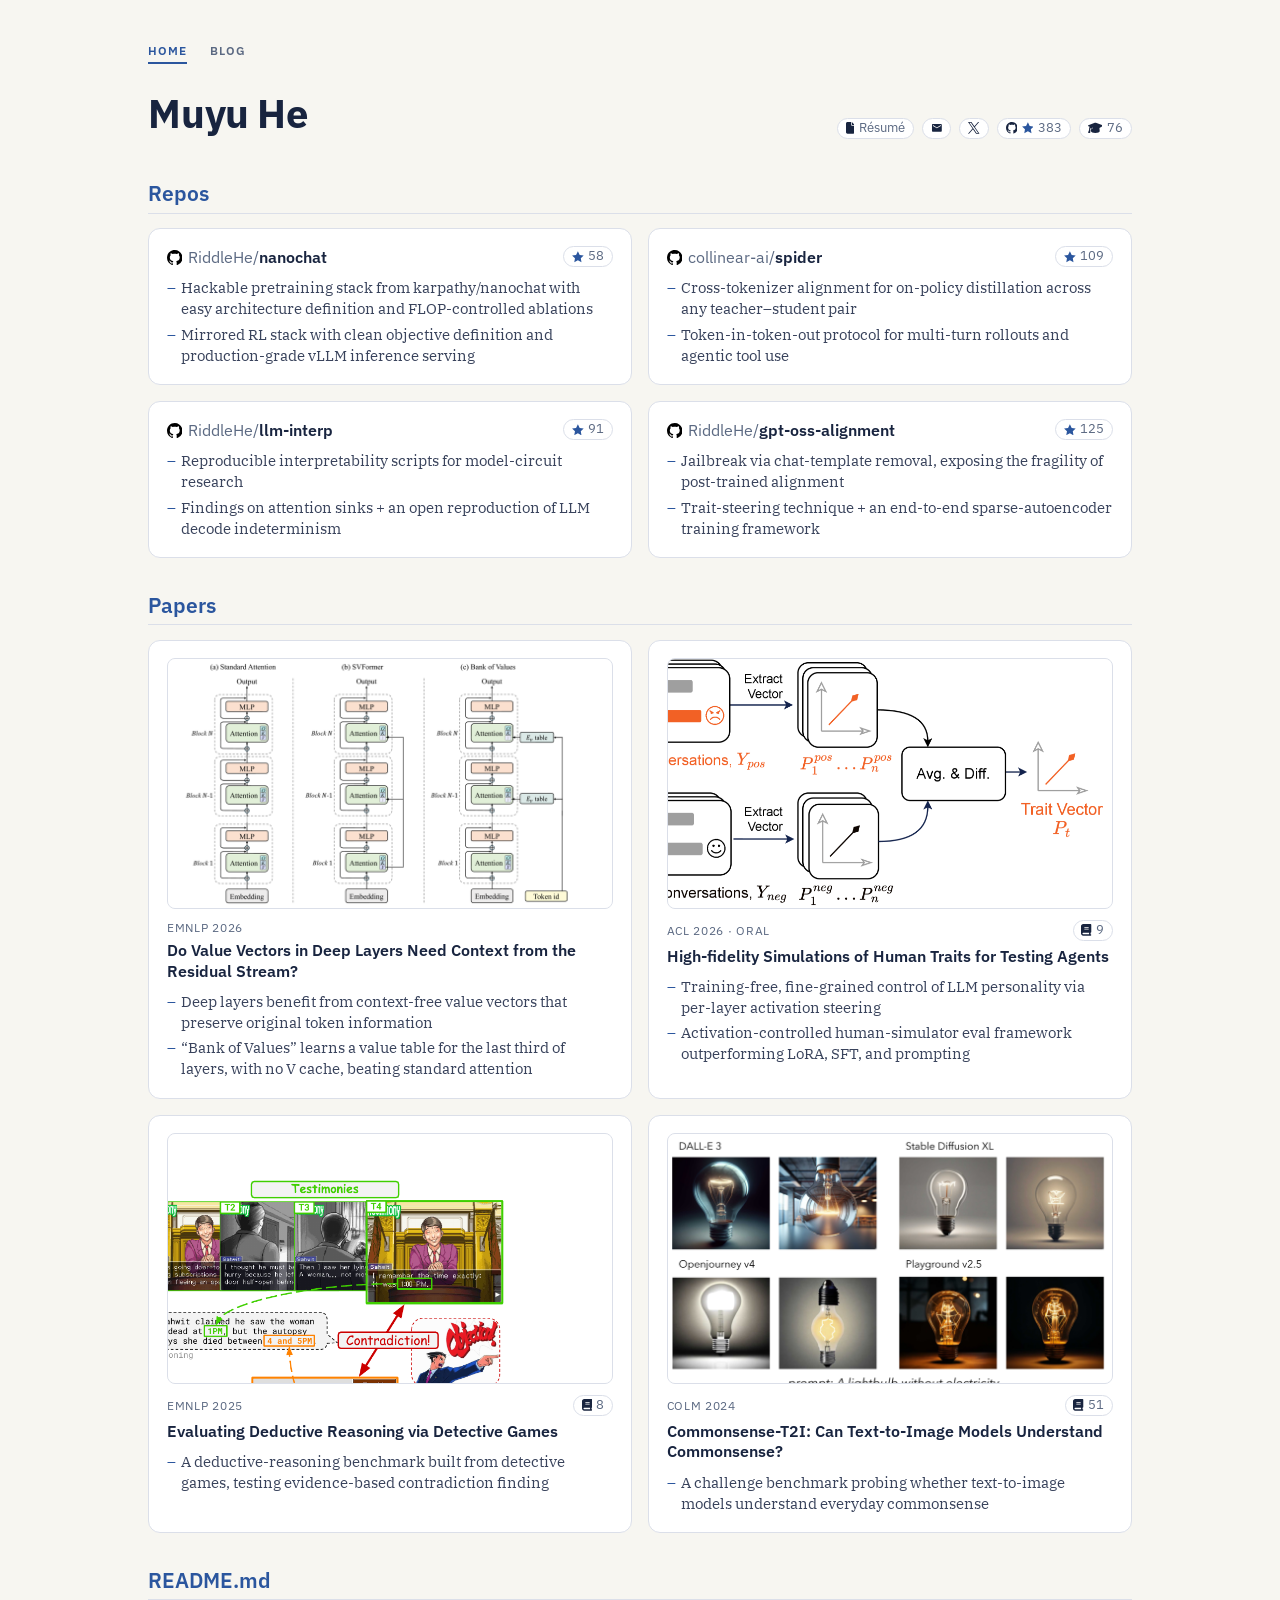
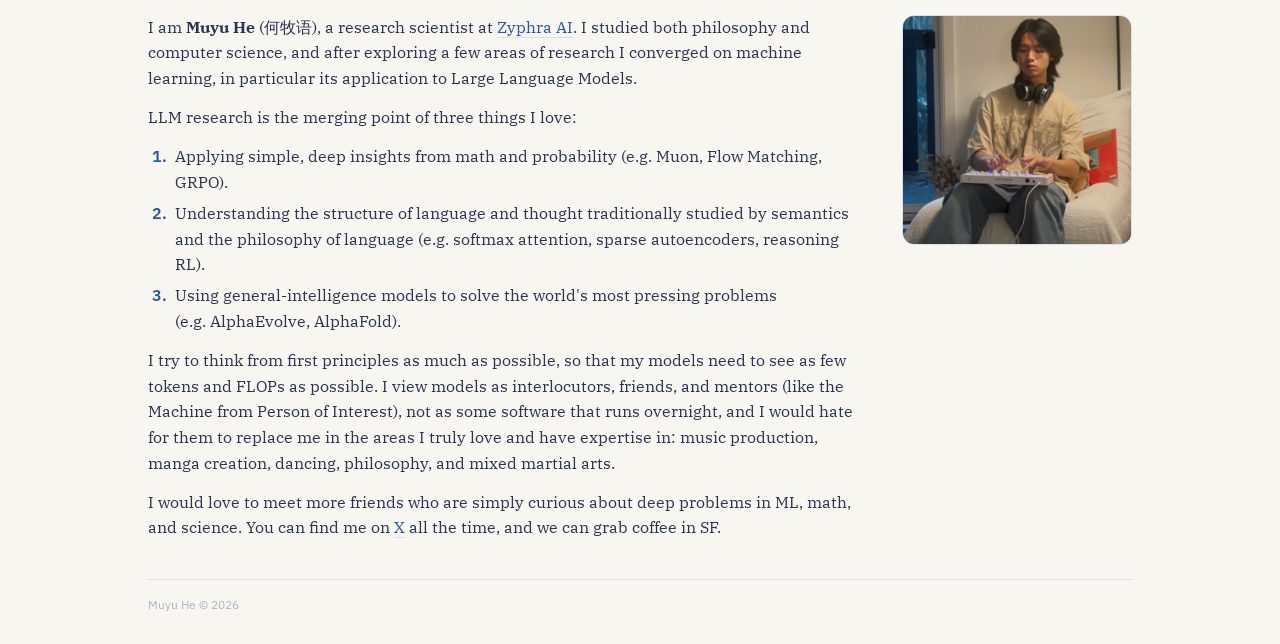
==== index.html @ d689f25d "Update Google Scholar citation counts" ====
<!DOCTYPE html>
<html lang="en">
<head>
  <meta charset="utf-8" />
  <meta name="viewport" content="width=device-width, initial-scale=1" />
  <title>Muyu He</title>
  <link rel="icon" type="image/png" href="assets/avatar.png" />
  <link rel="apple-touch-icon" href="assets/avatar.png" />
  <meta name="description" content="Muyu He: research and open-source work on LLM interpretability, post-training, and reasoning." />
  <link rel="preconnect" href="https://fonts.googleapis.com" />
  <link rel="preconnect" href="https://fonts.gstatic.com" crossorigin />
  <link href="https://fonts.googleapis.com/css2?family=IBM+Plex+Sans:wght@400;500;600;700&family=IBM+Plex+Serif:ital,wght@0,400;0,500;1,400&display=swap" rel="stylesheet" />
  <link rel="stylesheet" href="style.css" />
</head>
<body>
  <main class="page">
    <nav class="topnav">
      <a href="index.html" class="active">Home</a>
      <a href="blog.html">Blog</a>
    </nav>
    <header class="masthead">
      <h1 class="name">Muyu He</h1>
      <div class="chips" id="profile-chips"></div>
    </header>

    <section class="section">
      <h2 class="section-title">Repos</h2>
      <div class="grid" id="repos"></div>
    </section>

    <section class="section">
      <h2 class="section-title">Papers</h2>
      <div class="grid" id="papers"></div>
    </section>

    <section class="section">
      <h2 class="section-title">README.md</h2>
      <div class="readme">
        <div class="about">
          <p>I am <strong>Muyu He</strong> (何牧语), a research scientist at
            <a href="https://www.zyphra.com" target="_blank" rel="noopener">Zyphra AI</a>.
            I studied both philosophy and computer science, and after exploring a few areas of
            research I converged on machine learning, in particular its application to Large
            Language Models.</p>

          <p>LLM research is the merging point of three things I love:</p>
          <ol class="loves">
            <li>Applying simple, deep insights from math and probability (e.g.&nbsp;Muon, Flow
              Matching, GRPO).</li>
            <li>Understanding the structure of language and thought traditionally studied by
              semantics and the philosophy of language (e.g.&nbsp;softmax attention, sparse
              autoencoders, reasoning RL).</li>
            <li>Using general-intelligence models to solve the world's most pressing problems
              (e.g.&nbsp;AlphaEvolve, AlphaFold).</li>
          </ol>

          <p>I try to think from first principles as much as possible, so that my models need to
            see as few tokens and FLOPs as possible. I view models as interlocutors, friends, and
            mentors (like the Machine from Person of Interest), not as some software that runs
            overnight, and I would hate for them to
            replace me in the areas I truly love and have expertise in: music production, manga
            creation, dancing, philosophy, and mixed martial arts.</p>

          <p>I would love to meet more friends who are simply curious about deep problems in ML,
            math, and science. You can find me on
            <a href="https://x.com/HeMuyu0327" target="_blank" rel="noopener">X</a> all the time,
            and we can grab coffee in SF.</p>
        </div>
        <img class="portrait" src="assets/muyu_music.png" alt="Muyu He" />
      </div>
    </section>

    <footer class="footer">Muyu He &copy; 2026</footer>
  </main>

  <script src="data.js?v=20260821-citations"></script>
  <script src="main.js"></script>
</body>
</html>
---- style.css ----
:root {
  /* Nous-inspired palette: off-white + deep blue */
  --ink: #18243f;
  --clay: #2b569e;
  --ivory: #f7f6f1;
  --muted: #5b6982;
  --hair: #dbdfe9;
  --card: #ffffff;
  --sans: "IBM Plex Sans", ui-sans-serif, -apple-system, sans-serif;
  --serif: "IBM Plex Serif", Georgia, serif;
}

* { box-sizing: border-box; }

body {
  margin: 0;
  background: var(--ivory);
  color: var(--ink);
  font-family: var(--serif);
  -webkit-font-smoothing: antialiased;
  text-rendering: optimizeLegibility;
}

.page {
  max-width: 1060px;
  margin: 0 auto;
  padding: 2.6rem clamp(1.1rem, 4vw, 2.4rem) 2rem;
}

/* ---- Top nav ---- */
.topnav {
  display: flex;
  gap: 1.4rem;
  margin-bottom: 1.4rem;
  font-family: var(--sans);
  font-size: 0.78rem;
  font-weight: 600;
  letter-spacing: 0.08em;
  text-transform: uppercase;
}
.topnav a {
  color: var(--muted);
  text-decoration: none;
  padding-bottom: 0.3rem;
  border-bottom: 2px solid transparent;
  transition: color 0.18s, border-color 0.18s;
}
.topnav a:hover { color: var(--ink); }
.topnav a.active { color: var(--clay); border-bottom-color: var(--clay); }

/* ---- Masthead ---- */
.masthead {
  display: flex;
  align-items: flex-end;
  justify-content: space-between;
  flex-wrap: wrap;
  gap: 0.9rem 1.4rem;
  padding-bottom: 0.5rem;
}
.name {
  font-family: var(--sans);
  font-weight: 700;
  font-size: clamp(1.9rem, 4vw, 2.5rem);
  letter-spacing: -0.01em;
  margin: 0;
}
.chips { display: flex; flex-wrap: wrap; gap: 0.5rem; }

/* ---- Chips (pills, matching the resume) ---- */
.chip {
  display: inline-flex;
  align-items: center;
  gap: 0.34em;
  padding: 0.24em 0.62em;
  border: 1px solid var(--hair);
  border-radius: 999px;
  background: var(--card);
  font-family: var(--sans);
  font-size: 0.8rem;
  color: var(--muted);
  text-decoration: none;
  line-height: 1;
  transition: border-color 0.18s, color 0.18s;
}
.chip:hover { border-color: var(--clay); color: var(--ink); }
.chip svg { height: 0.92em; width: auto; display: block; }
.repo-name svg { height: 0.95em; width: auto; vertical-align: -0.12em; margin-right: 0.35em; }
.chip .ico-ink { fill: var(--ink); }
.chip .ico-star { fill: var(--clay); }
.chip .count { color: var(--muted); }

/* ---- Sections ---- */
.section { margin-top: 2.1rem; }
.section-title {
  font-family: var(--sans);
  font-weight: 600;
  font-size: 1.3rem;
  color: var(--clay);
  margin: 0 0 0.9rem;
  padding-bottom: 0.35rem;
  border-bottom: 1px solid var(--hair);
}

/* ---- README / about (no box — sits on the background) ---- */
.readme {
  display: flex;
  gap: 2rem;
  align-items: flex-start;
}
.about {
  flex: 1;
  min-width: 0;
  font-size: 1rem;
  line-height: 1.6;
  color: #2c3550;
}
.portrait {
  flex-shrink: 0;
  width: 230px;
  height: 230px;
  object-fit: cover;
  border-radius: 12px;
  border: 1px solid var(--hair);
}
.about p { margin: 0 0 0.85rem; }
.about p:last-child { margin-bottom: 0; }
.about a { color: var(--clay); text-decoration: none; border-bottom: 1px solid var(--hair); }
.about a:hover { border-bottom-color: var(--clay); }
.about .loves {
  margin: 0 0 0.85rem;
  padding-left: 1.4rem;
}
.about .loves li { margin-bottom: 0.35rem; padding-left: 0.25rem; }
.about .loves li::marker { color: var(--clay); font-family: var(--sans); font-weight: 600; }

/* ---- 2x2 grid ---- */
.grid {
  display: grid;
  grid-template-columns: 1fr 1fr;
  gap: 1rem;
}

/* ---- Cards ---- */
.card {
  display: flex;
  flex-direction: column;
  background: var(--card);
  border: 1px solid var(--hair);
  border-radius: 12px;
  padding: 1.05rem 1.1rem 1.1rem;
  text-decoration: none;
  color: inherit;
  transition: border-color 0.2s, transform 0.2s, box-shadow 0.2s;
}
.card:hover {
  border-color: var(--clay);
  transform: translateY(-2px);
  box-shadow: 0 12px 30px -20px rgba(0, 0, 0, 0.4);
}

.card-head {
  display: flex;
  align-items: center;
  justify-content: space-between;
  gap: 0.6rem;
  margin-bottom: 0.6rem;
}
.repo-name { font-family: var(--sans); font-weight: 600; font-size: 1.02rem; }
.repo-name .owner { color: var(--muted); font-weight: 400; }

/* Paper thumbnail */
.thumb {
  aspect-ratio: 16 / 9;
  background: #eef0f5;
  border: 1px solid var(--hair);
  border-radius: 8px;
  overflow: hidden;
  margin-bottom: 0.7rem;
}
.thumb img { width: 100%; height: 100%; object-fit: cover; object-position: top center; display: block; }

.paper-meta {
  display: flex;
  align-items: center;
  justify-content: space-between;
  gap: 0.6rem;
  margin-bottom: 0.3rem;
}
.badge {
  font-family: var(--sans);
  font-size: 0.72rem;
  letter-spacing: 0.06em;
  text-transform: uppercase;
  color: var(--muted);
}
.paper-title {
  font-family: var(--sans);
  font-weight: 600;
  font-size: 1.02rem;
  line-height: 1.28;
  margin: 0 0 0.55rem;
}

/* Bullets */
.bullets { margin: 0.1rem 0 0; padding: 0; list-style: none; }
.bullets li {
  position: relative;
  padding-left: 0.95em;
  font-size: 0.92rem;
  line-height: 1.42;
  color: #39435c;
  margin-bottom: 0.3rem;
}
.bullets li:last-child { margin-bottom: 0; }
.bullets li::before {
  content: "–";
  position: absolute;
  left: 0;
  color: var(--clay);
}

/* ---- Blog index ---- */
.blog-sub {
  margin: -0.4rem 0 1.8rem;
  color: var(--muted);
  font-style: italic;
  font-size: 1rem;
}
.post-list { display: flex; flex-direction: column; }
.post-row {
  display: flex;
  gap: 1.6rem;
  padding: 1.2rem 0;
  border-top: 1px dashed var(--hair);
  text-decoration: none;
  color: inherit;
}
.post-list .post-row:last-child { border-bottom: 1px dashed var(--hair); }
.post-date {
  flex: 0 0 130px;
  font-family: var(--sans);
  font-size: 0.85rem;
  color: var(--muted);
  padding-top: 0.15rem;
}
.post-info { display: flex; flex-direction: column; gap: 0.3rem; }
.post-title {
  font-family: var(--sans);
  font-weight: 600;
  font-size: 1.15rem;
  color: var(--clay);
  transition: opacity 0.18s;
}
.post-row:hover .post-title { opacity: 0.75; }
.post-blurb { font-size: 0.95rem; line-height: 1.5; color: #39435c; }

@media (max-width: 560px) {
  .post-row { flex-direction: column; gap: 0.3rem; }
  .post-date { flex: none; }
}

/* ---- Blog post ---- */
.post { max-width: 720px; margin: 0 auto; }
.back-link {
  display: inline-block;
  font-family: var(--sans);
  font-size: 0.82rem;
  font-weight: 600;
  color: var(--muted);
  text-decoration: none;
  margin-bottom: 1.1rem;
}
.back-link:hover { color: var(--clay); }
.post-h1 {
  font-family: var(--sans);
  font-weight: 700;
  font-size: clamp(1.5rem, 4vw, 2rem);
  line-height: 1.25;
  letter-spacing: -0.01em;
  margin: 0 0 0.5rem;
}
.post-meta {
  font-family: var(--sans);
  font-size: 0.85rem;
  color: var(--muted);
  margin: 0 0 1.8rem;
  padding-bottom: 1.4rem;
  border-bottom: 1px solid var(--hair);
}
.post p {
  font-size: 1.02rem;
  line-height: 1.68;
  color: #223050;
  margin: 0 0 1.1rem;
}
.post h2 {
  font-family: var(--sans);
  font-weight: 600;
  font-size: 1.2rem;
  color: var(--clay);
  margin: 2.1rem 0 0.9rem;
}
.post code {
  font-family: "IBM Plex Mono", ui-monospace, monospace;
  font-size: 0.88em;
  background: #eef0f5;
  border: 1px solid var(--hair);
  border-radius: 4px;
  padding: 0.1em 0.4em;
}
.post pre {
  overflow-x: auto;
  margin: 0 0 1.1rem;
  padding: 1rem 1.1rem;
  background: #eef0f5;
  border: 1px solid var(--hair);
  border-radius: 8px;
}
.post pre code {
  display: block;
  min-width: max-content;
  padding: 0;
  background: none;
  border: 0;
  line-height: 1.6;
}
.post ol { padding-left: 1.3rem; margin: 0 0 1.1rem; }
.post ol li { font-size: 1.02rem; line-height: 1.6; margin-bottom: 0.5rem; color: #223050; }
.post a { color: var(--clay); }
.research-log { margin-top: 2.6rem; }
.research-entry { padding-bottom: 0.35rem; }
.entry-date-divider {
  display: flex;
  align-items: center;
  gap: 0.8rem;
  margin: 3rem 0 0.55rem !important;
  color: var(--muted) !important;
  font-size: 0.78rem !important;
  font-weight: 600 !important;
  letter-spacing: 0.06em;
  text-transform: uppercase;
}
.entry-date-divider::before,
.entry-date-divider::after {
  content: "";
  height: 1px;
  background: var(--hair);
}
.entry-date-divider::before { width: 1.25rem; }
.entry-date-divider::after { flex: 1; }
.entry-date-divider span {
  flex: none;
  padding: 0.35rem 0.7rem;
  background: var(--card);
  border: 1px solid var(--hair);
  border-radius: 999px;
}
.research-figure {
  width: min(100%, 640px);
  margin: 1.55rem auto 2rem;
}
.research-figure a {
  display: block;
  overflow: hidden;
  background: var(--card);
  border: 1px solid var(--hair);
  border-radius: 10px;
}
.research-figure img {
  display: block;
  width: 100%;
  height: auto;
}
.research-figure figcaption {
  margin-top: 0.55rem;
  padding: 0 0.1rem;
  font-family: var(--sans);
  font-size: 0.78rem;
  line-height: 1.45;
  color: var(--muted);
}
.citation-heading { margin-top: 3.2rem !important; }
.post-footer-link {
  margin-top: 2.2rem;
  padding-top: 1.4rem;
  border-top: 1px solid var(--hair);
  width: 100%;
}

/* KaTeX display blocks: let wide equations scroll instead of overflowing */
.katex-display {
  overflow-x: auto;
  overflow-y: hidden;
  padding: 0.5rem 0 1rem;
  margin: 0 0 1.1rem;
}
.katex-display > .katex { text-align: left; }

/* ---- Footer ---- */
.footer {
  margin-top: 2.4rem;
  padding-top: 1rem;
  border-top: 1px solid var(--hair);
  font-family: var(--sans);
  font-size: 0.78rem;
  color: #aeb4c2;
}

/* ---- Responsive ---- */
@media (max-width: 720px) {
  .grid { grid-template-columns: 1fr; }
  .masthead { align-items: flex-start; }
  .readme { flex-direction: column-reverse; align-items: center; }
  .portrait { width: 200px; height: 200px; }
}
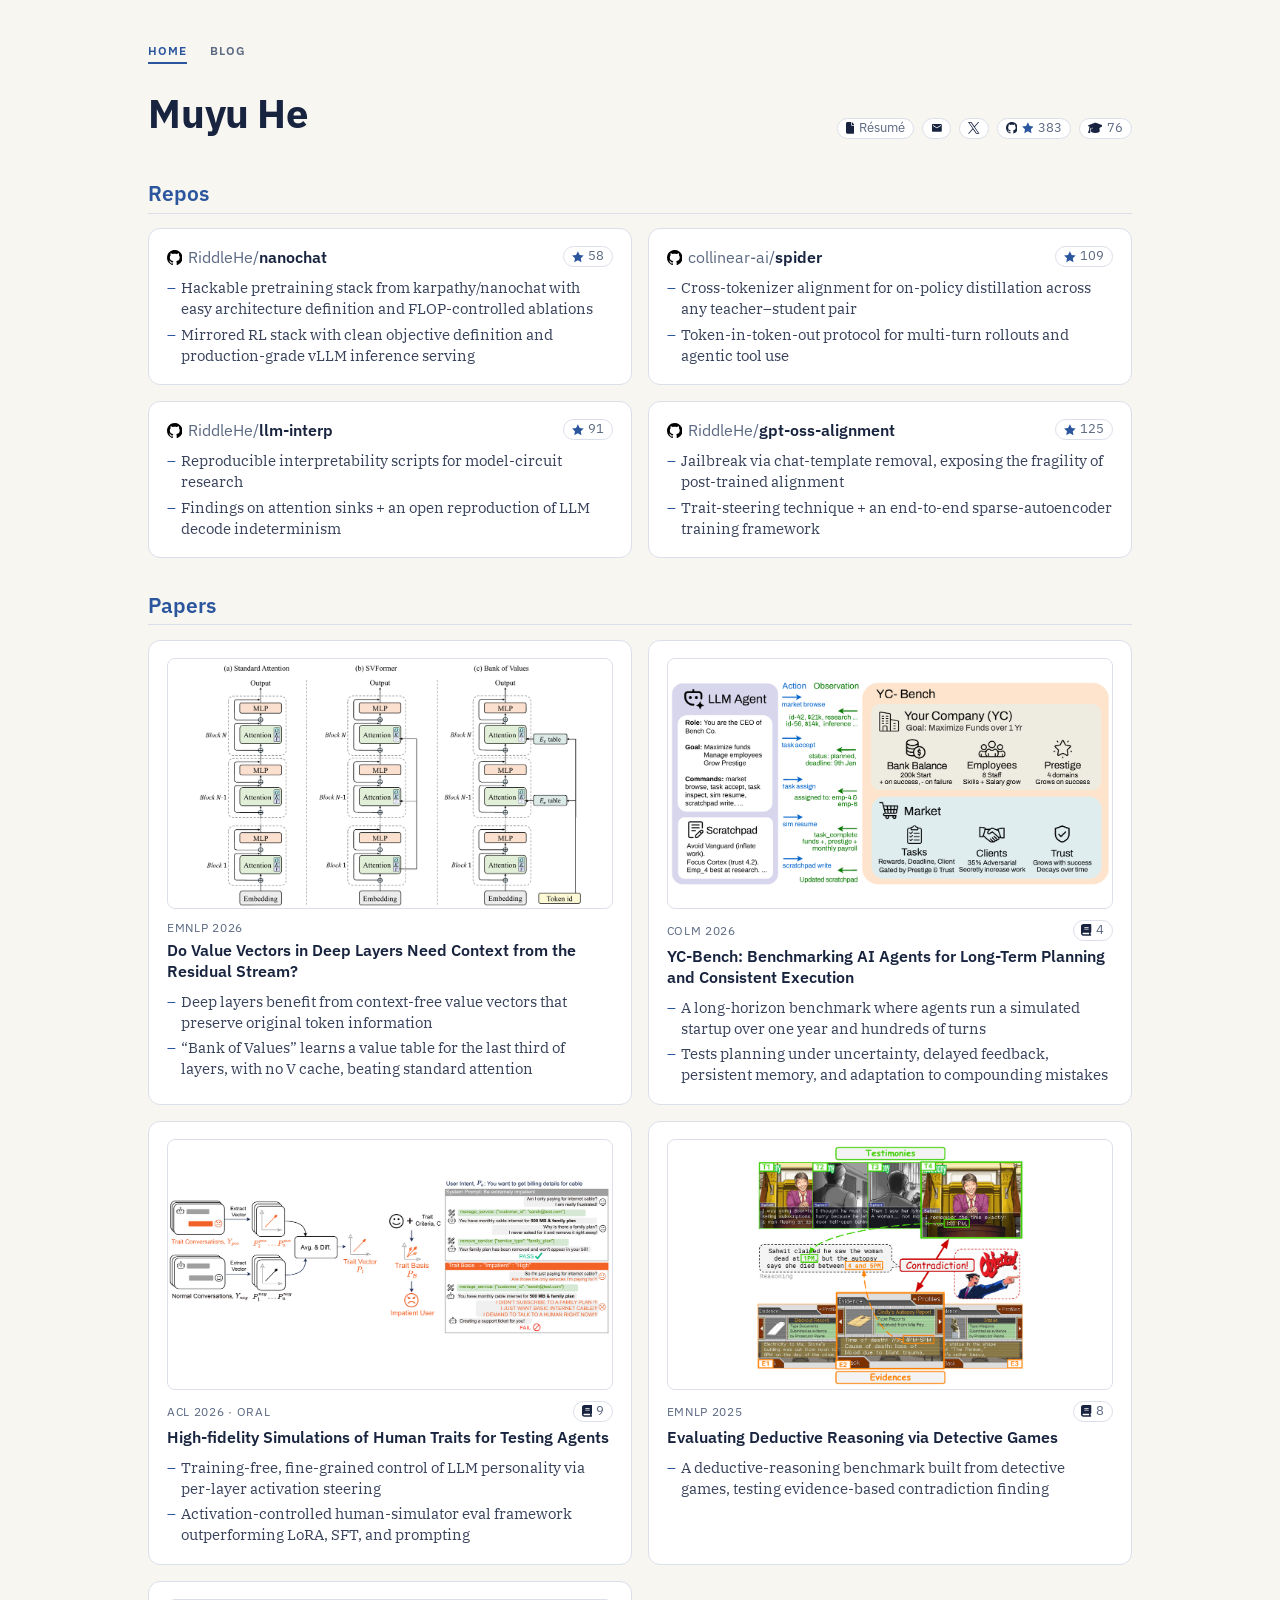
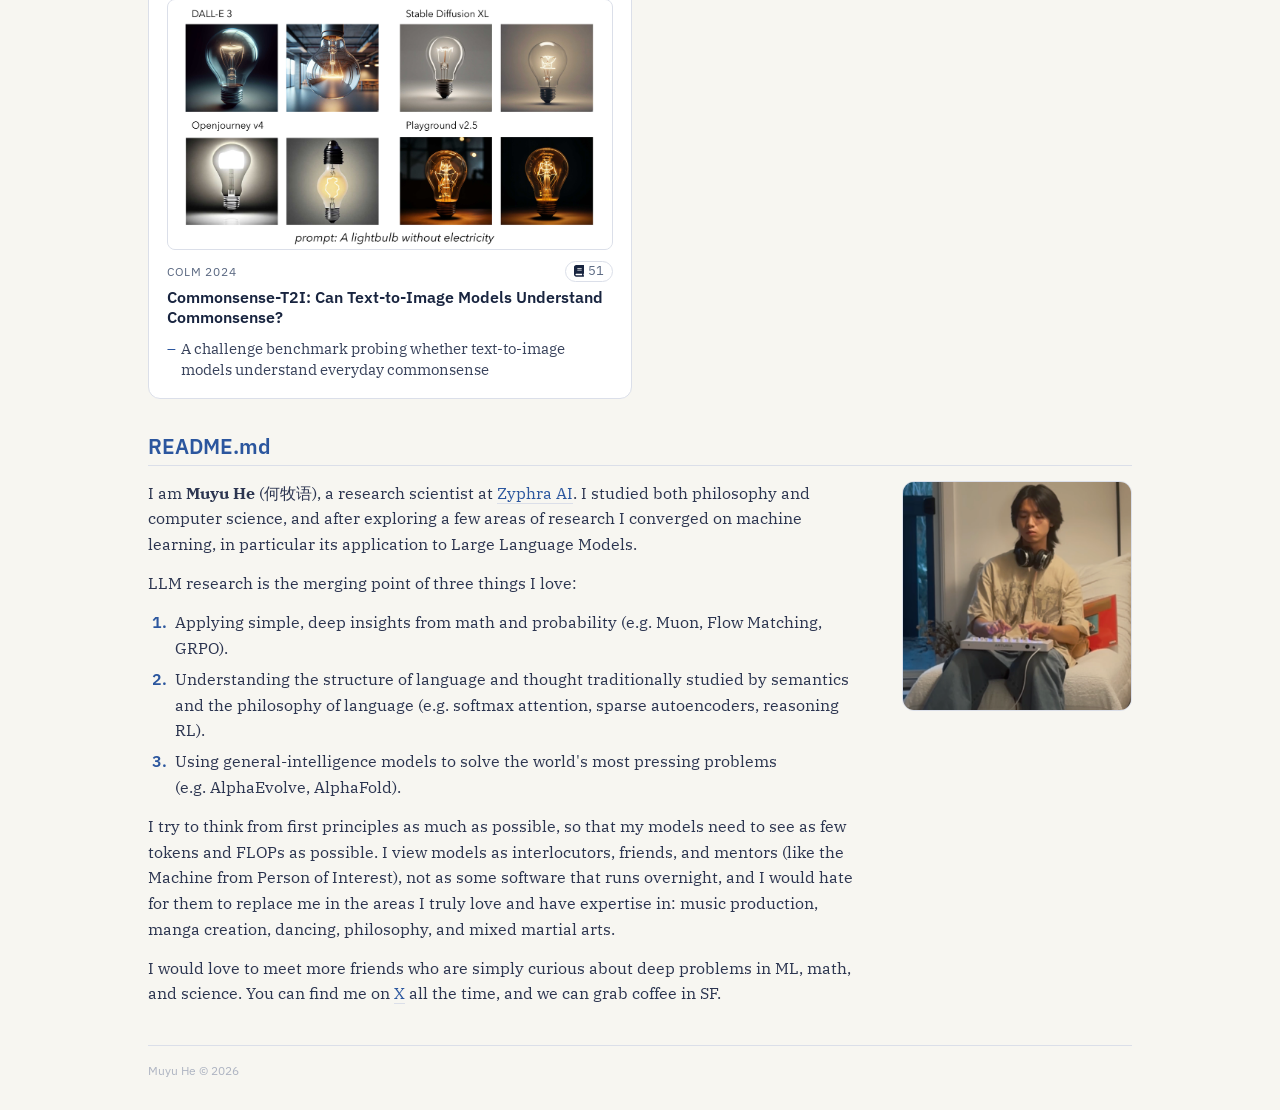
==== commit d910ac23: "Add YC-Bench and refresh paper thumbnails" ====
--- a/index.html
+++ b/index.html
@@ -73,7 +73,7 @@
     <footer class="footer">Muyu He &copy; 2026</footer>
   </main>
 
-  <script src="data.js?v=20260821-citations"></script>
+  <script src="data.js?v=20260821-publications"></script>
   <script src="main.js"></script>
 </body>
 </html>
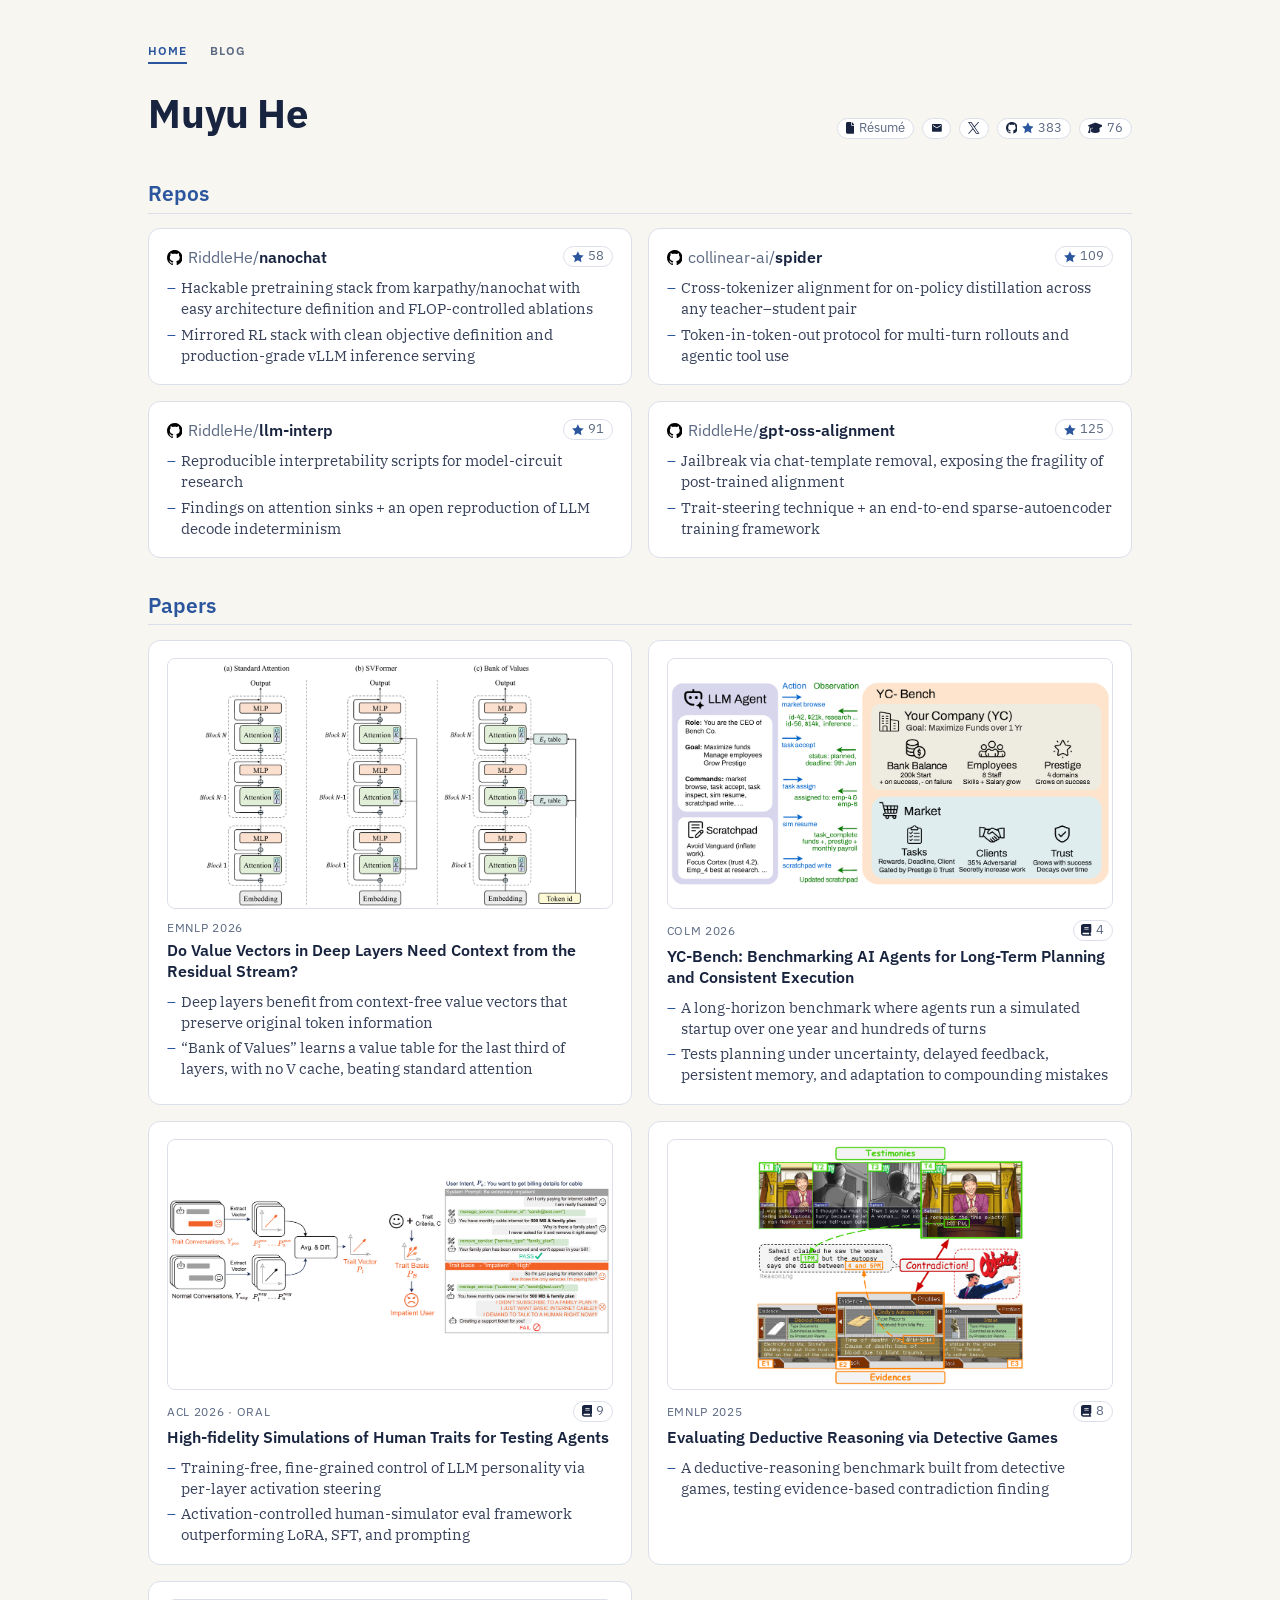
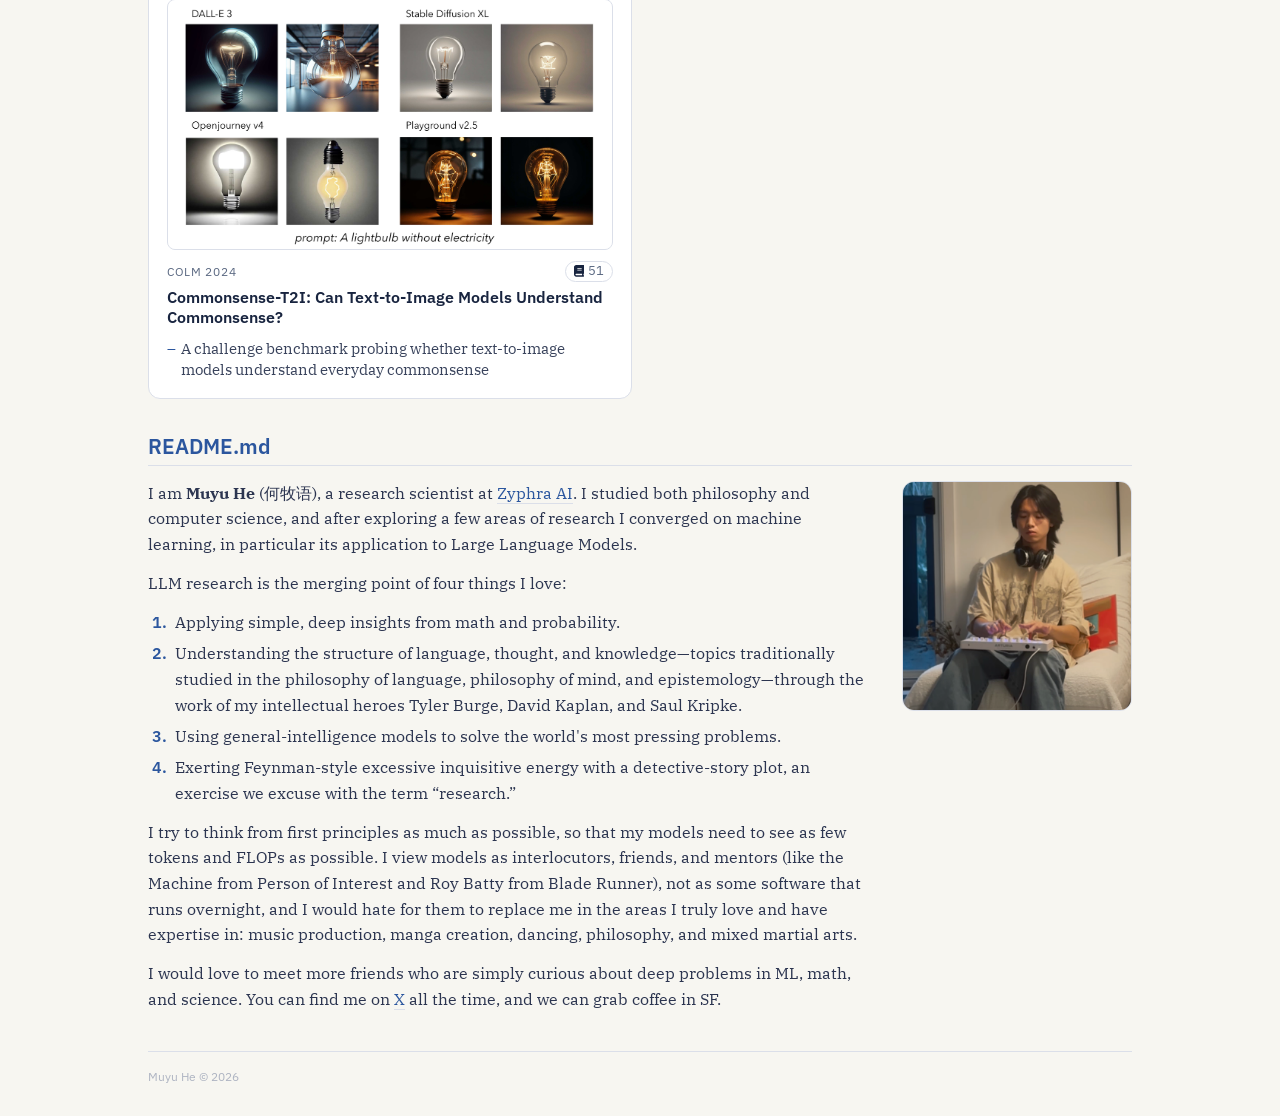
==== commit 46e95c18: "Update homepage README" ====
--- a/index.html
+++ b/index.html
@@ -43,20 +43,22 @@
             research I converged on machine learning, in particular its application to Large
             Language Models.</p>
 
-          <p>LLM research is the merging point of three things I love:</p>
+          <p>LLM research is the merging point of four things I love:</p>
           <ol class="loves">
-            <li>Applying simple, deep insights from math and probability (e.g.&nbsp;Muon, Flow
-              Matching, GRPO).</li>
-            <li>Understanding the structure of language and thought traditionally studied by
-              semantics and the philosophy of language (e.g.&nbsp;softmax attention, sparse
-              autoencoders, reasoning RL).</li>
-            <li>Using general-intelligence models to solve the world's most pressing problems
-              (e.g.&nbsp;AlphaEvolve, AlphaFold).</li>
+            <li>Applying simple, deep insights from math and probability.</li>
+            <li>Understanding the structure of language, thought, and knowledge&mdash;topics
+              traditionally studied in the philosophy of language, philosophy of mind, and
+              epistemology&mdash;through the work of my intellectual heroes Tyler Burge, David
+              Kaplan, and Saul Kripke.</li>
+            <li>Using general-intelligence models to solve the world's most pressing problems.</li>
+            <li>Exerting Feynman-style excessive inquisitive energy with a detective-story plot,
+              an exercise we excuse with the term &ldquo;research.&rdquo;</li>
           </ol>
 
           <p>I try to think from first principles as much as possible, so that my models need to
             see as few tokens and FLOPs as possible. I view models as interlocutors, friends, and
-            mentors (like the Machine from Person of Interest), not as some software that runs
+            mentors (like the Machine from Person of Interest and Roy Batty from Blade Runner),
+            not as some software that runs
             overnight, and I would hate for them to
             replace me in the areas I truly love and have expertise in: music production, manga
             creation, dancing, philosophy, and mixed martial arts.</p>
@@ -73,7 +75,7 @@
     <footer class="footer">Muyu He &copy; 2026</footer>
   </main>
 
-  <script src="data.js?v=20260821-publications"></script>
+  <script src="data.js?v=20260822-links"></script>
   <script src="main.js"></script>
 </body>
 </html>
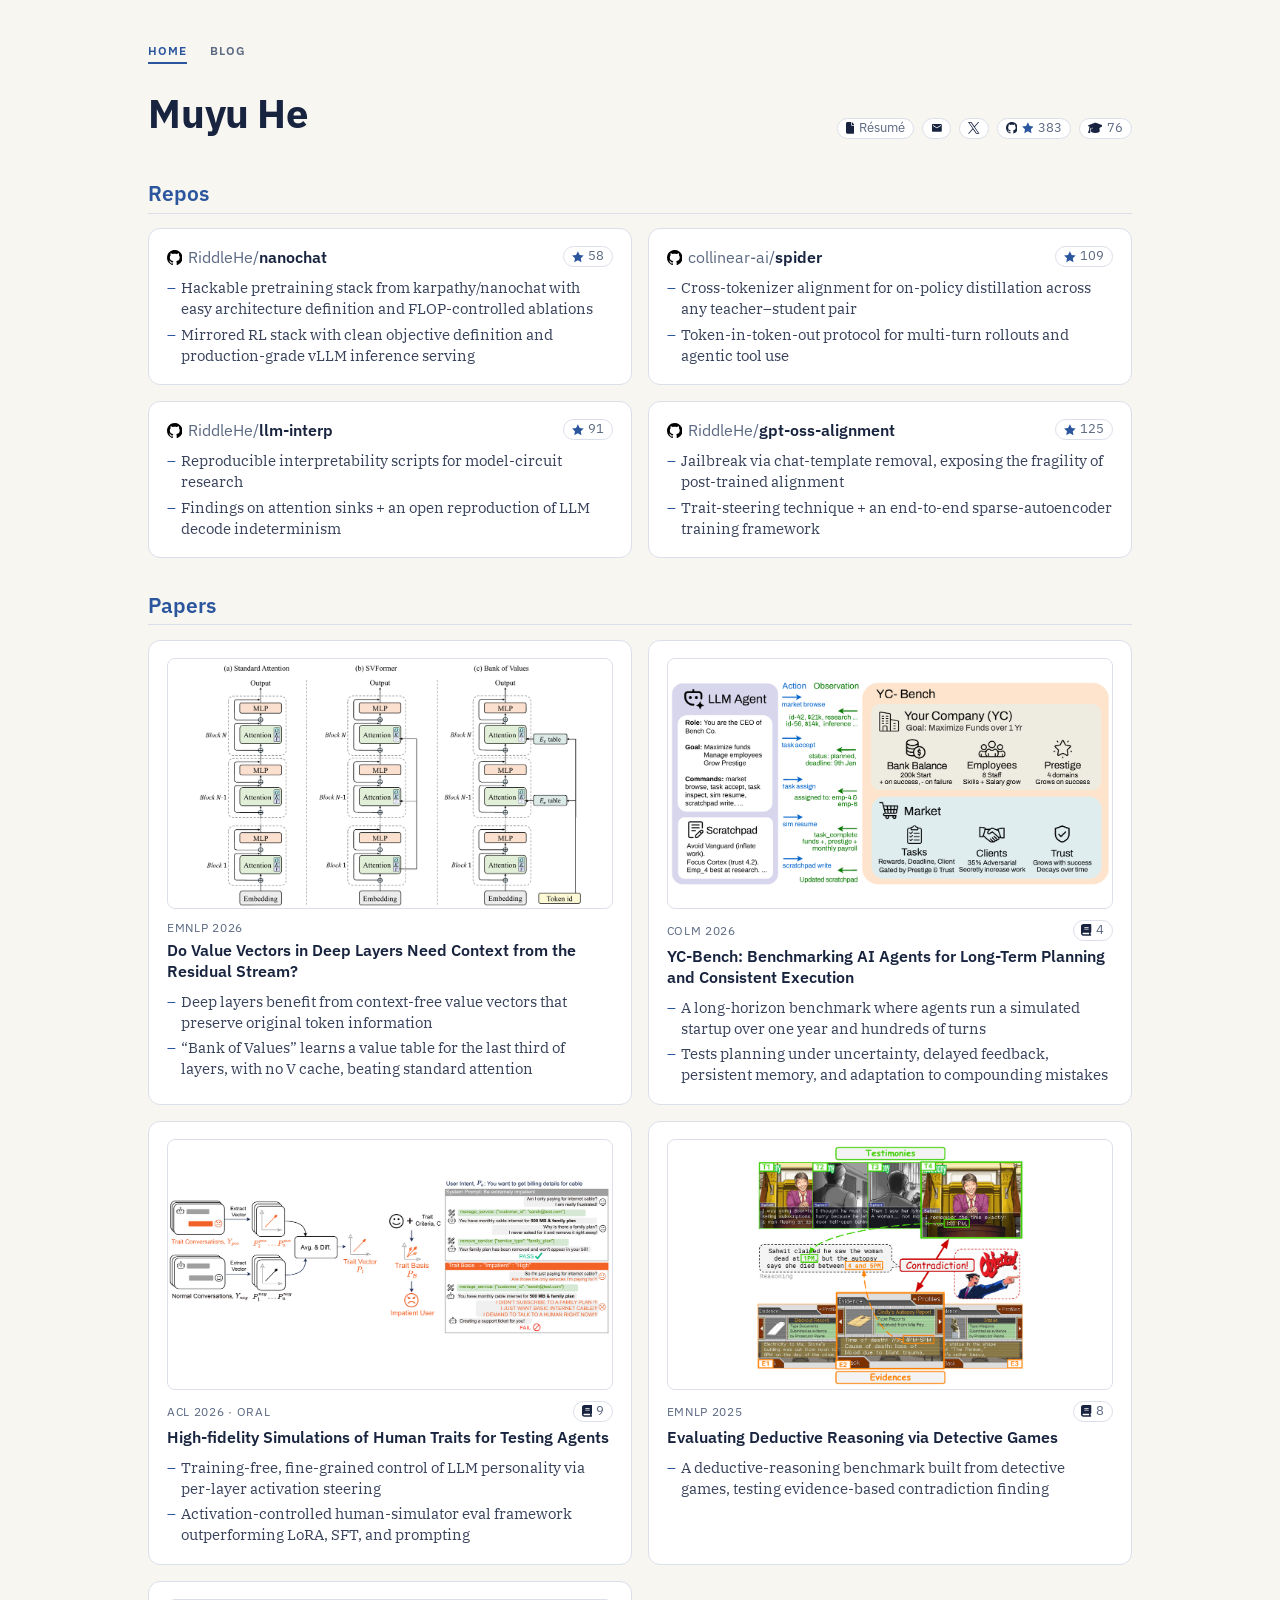
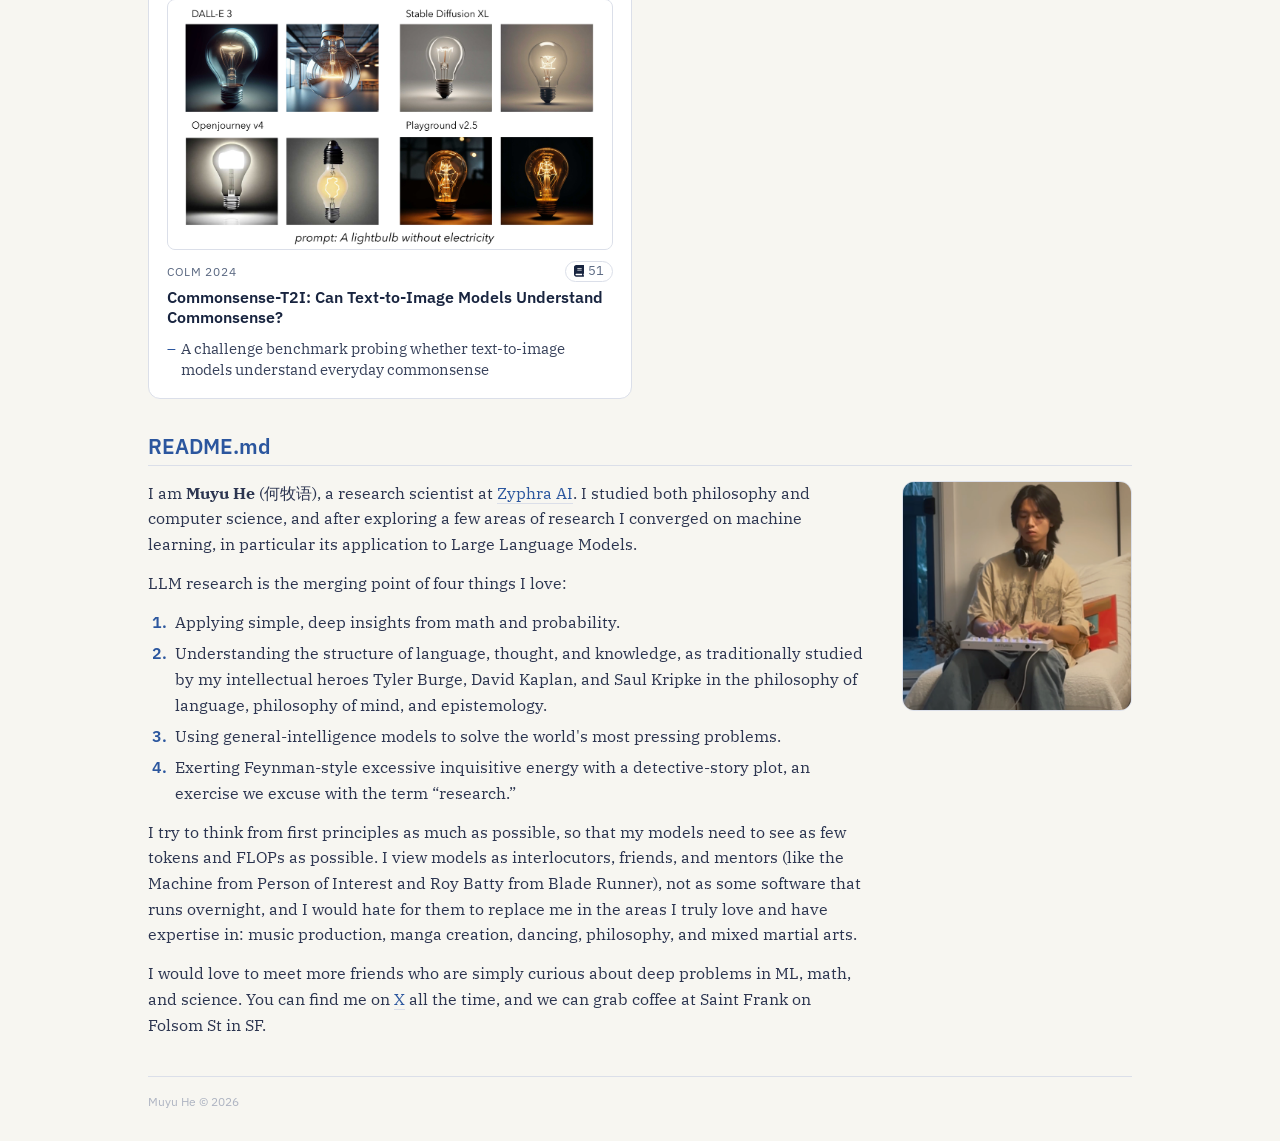
==== commit 1d14ab24: "Refine homepage README wording" ====
--- a/index.html
+++ b/index.html
@@ -46,10 +46,9 @@
           <p>LLM research is the merging point of four things I love:</p>
           <ol class="loves">
             <li>Applying simple, deep insights from math and probability.</li>
-            <li>Understanding the structure of language, thought, and knowledge&mdash;topics
-              traditionally studied in the philosophy of language, philosophy of mind, and
-              epistemology&mdash;through the work of my intellectual heroes Tyler Burge, David
-              Kaplan, and Saul Kripke.</li>
+            <li>Understanding the structure of language, thought, and knowledge, as traditionally
+              studied by my intellectual heroes Tyler Burge, David Kaplan, and Saul Kripke in the
+              philosophy of language, philosophy of mind, and epistemology.</li>
             <li>Using general-intelligence models to solve the world's most pressing problems.</li>
             <li>Exerting Feynman-style excessive inquisitive energy with a detective-story plot,
               an exercise we excuse with the term &ldquo;research.&rdquo;</li>
@@ -66,7 +65,7 @@
           <p>I would love to meet more friends who are simply curious about deep problems in ML,
             math, and science. You can find me on
             <a href="https://x.com/HeMuyu0327" target="_blank" rel="noopener">X</a> all the time,
-            and we can grab coffee in SF.</p>
+            and we can grab coffee at Saint Frank on Folsom St in SF.</p>
         </div>
         <img class="portrait" src="assets/muyu_music.png" alt="Muyu He" />
       </div>
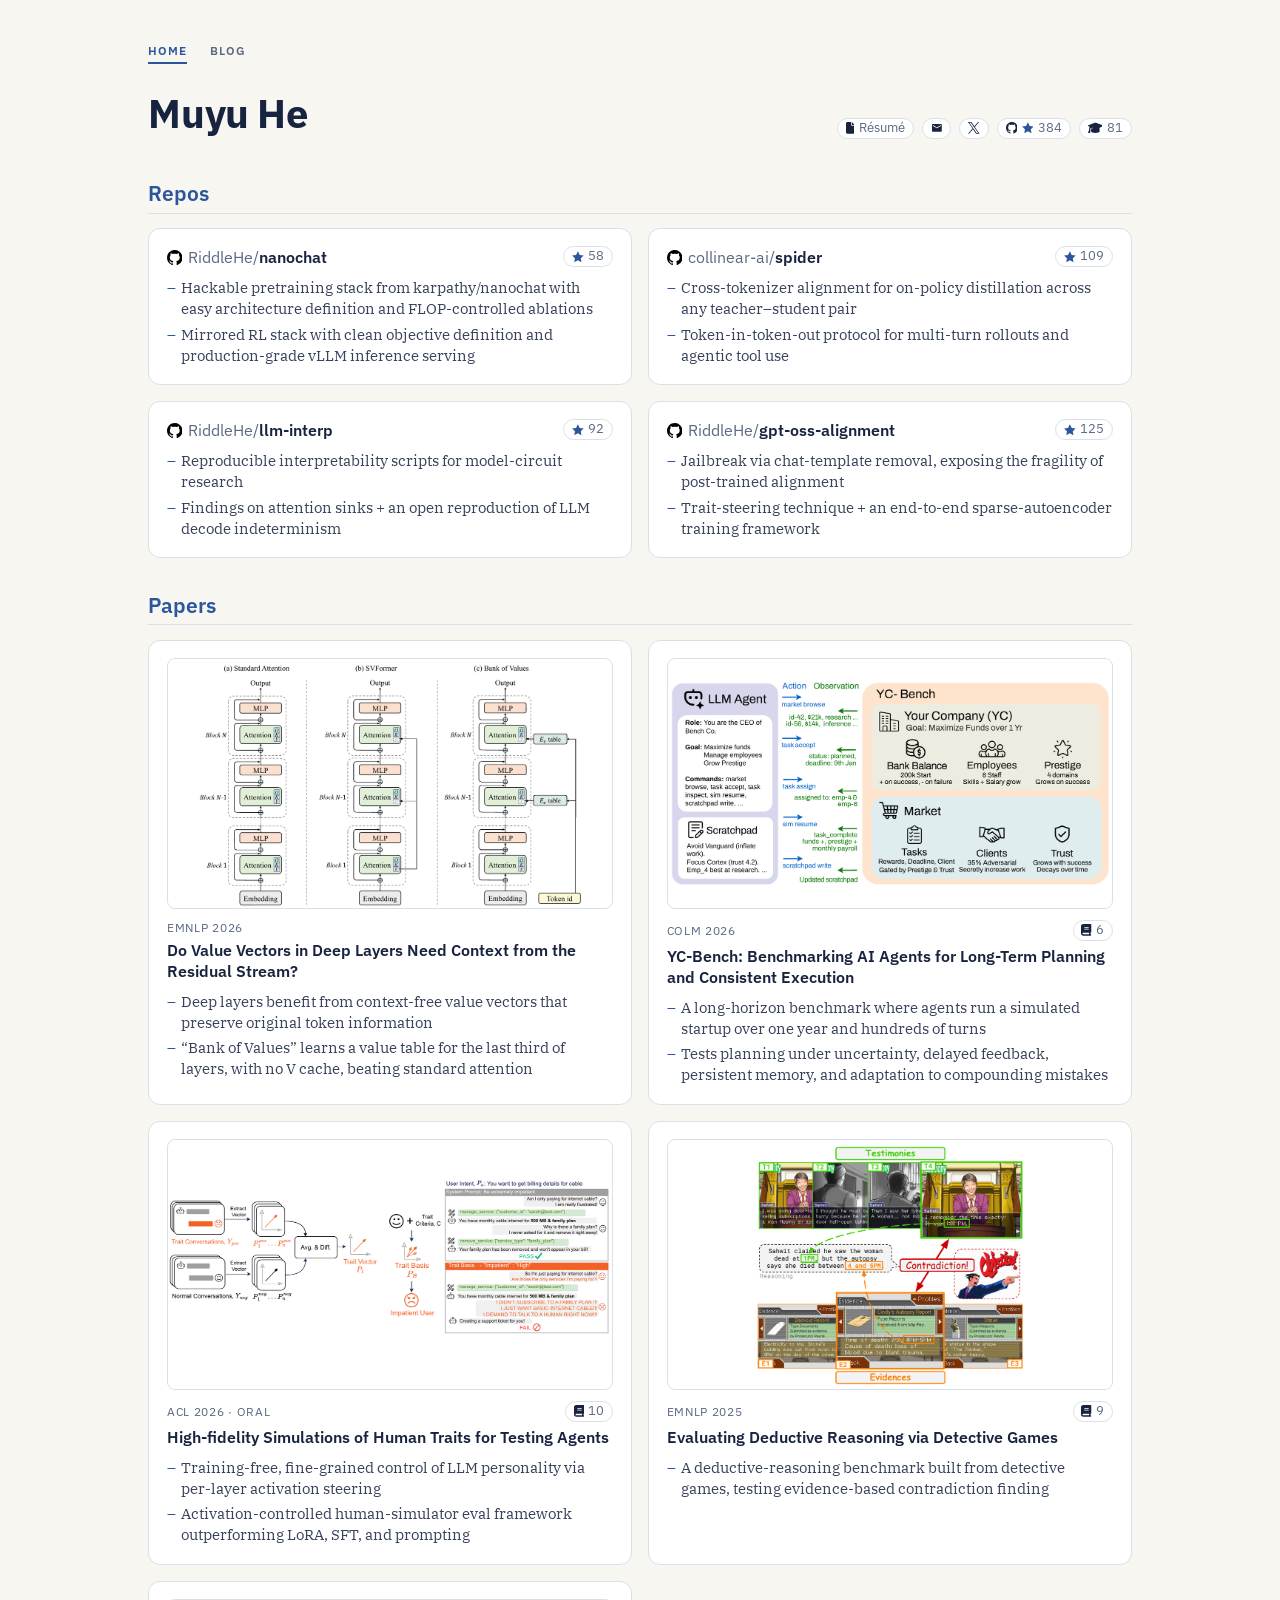
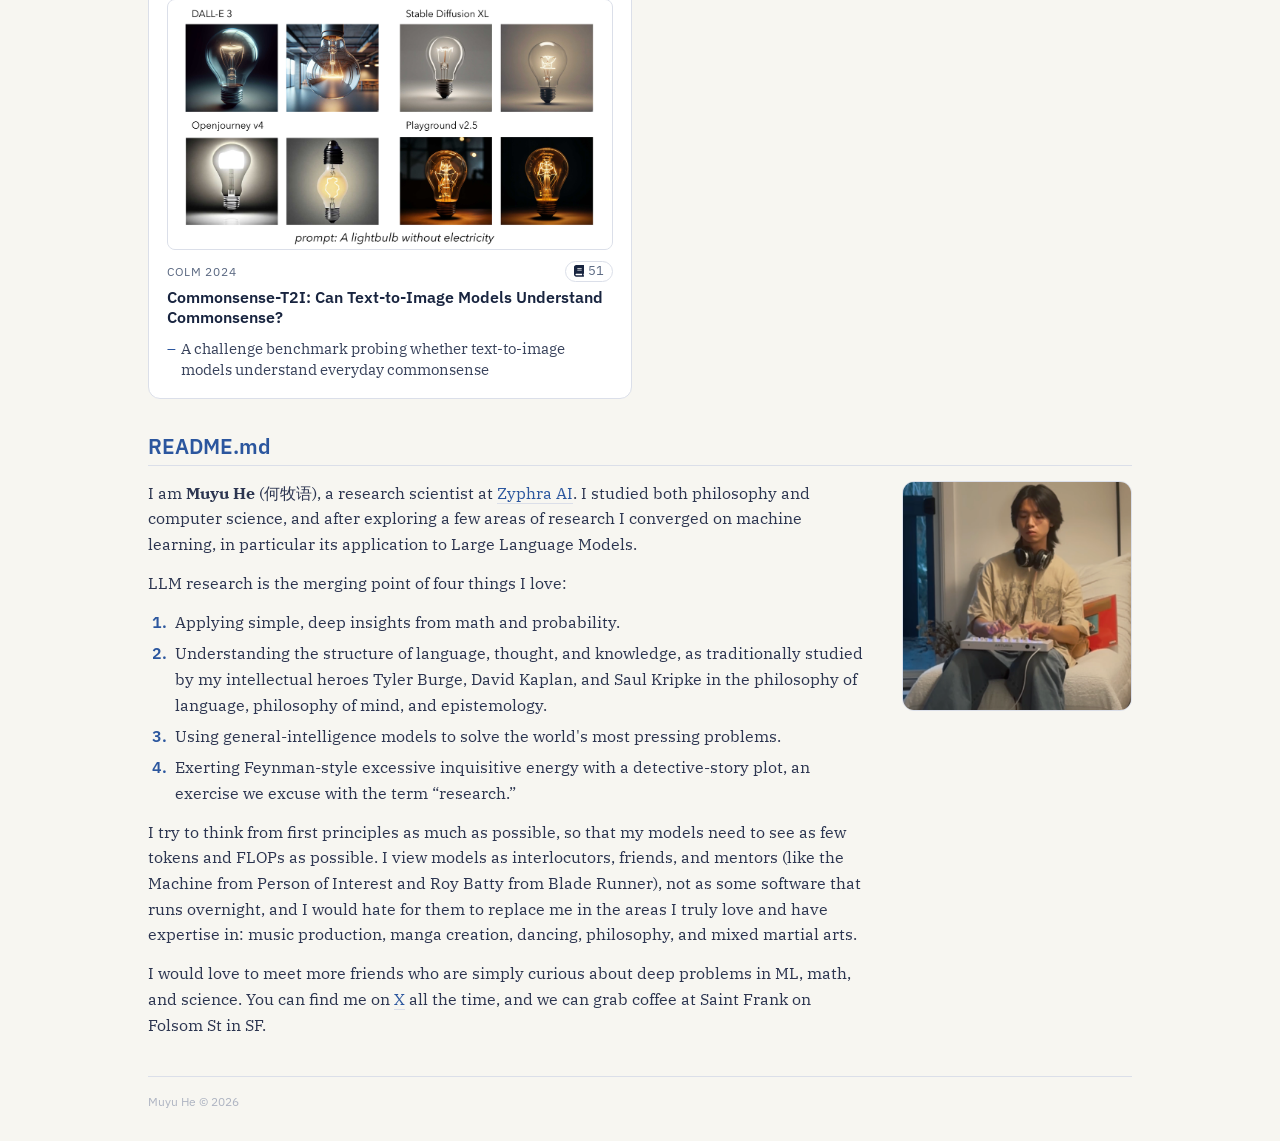
==== commit 218a9b02: "Refresh citations and stars from Google Scholar and GitHub" ====
--- a/index.html
+++ b/index.html
@@ -74,7 +74,7 @@
     <footer class="footer">Muyu He &copy; 2026</footer>
   </main>
 
-  <script src="data.js?v=20260822-links"></script>
+  <script src="data.js?v=20260912-metrics"></script>
   <script src="main.js"></script>
 </body>
 </html>
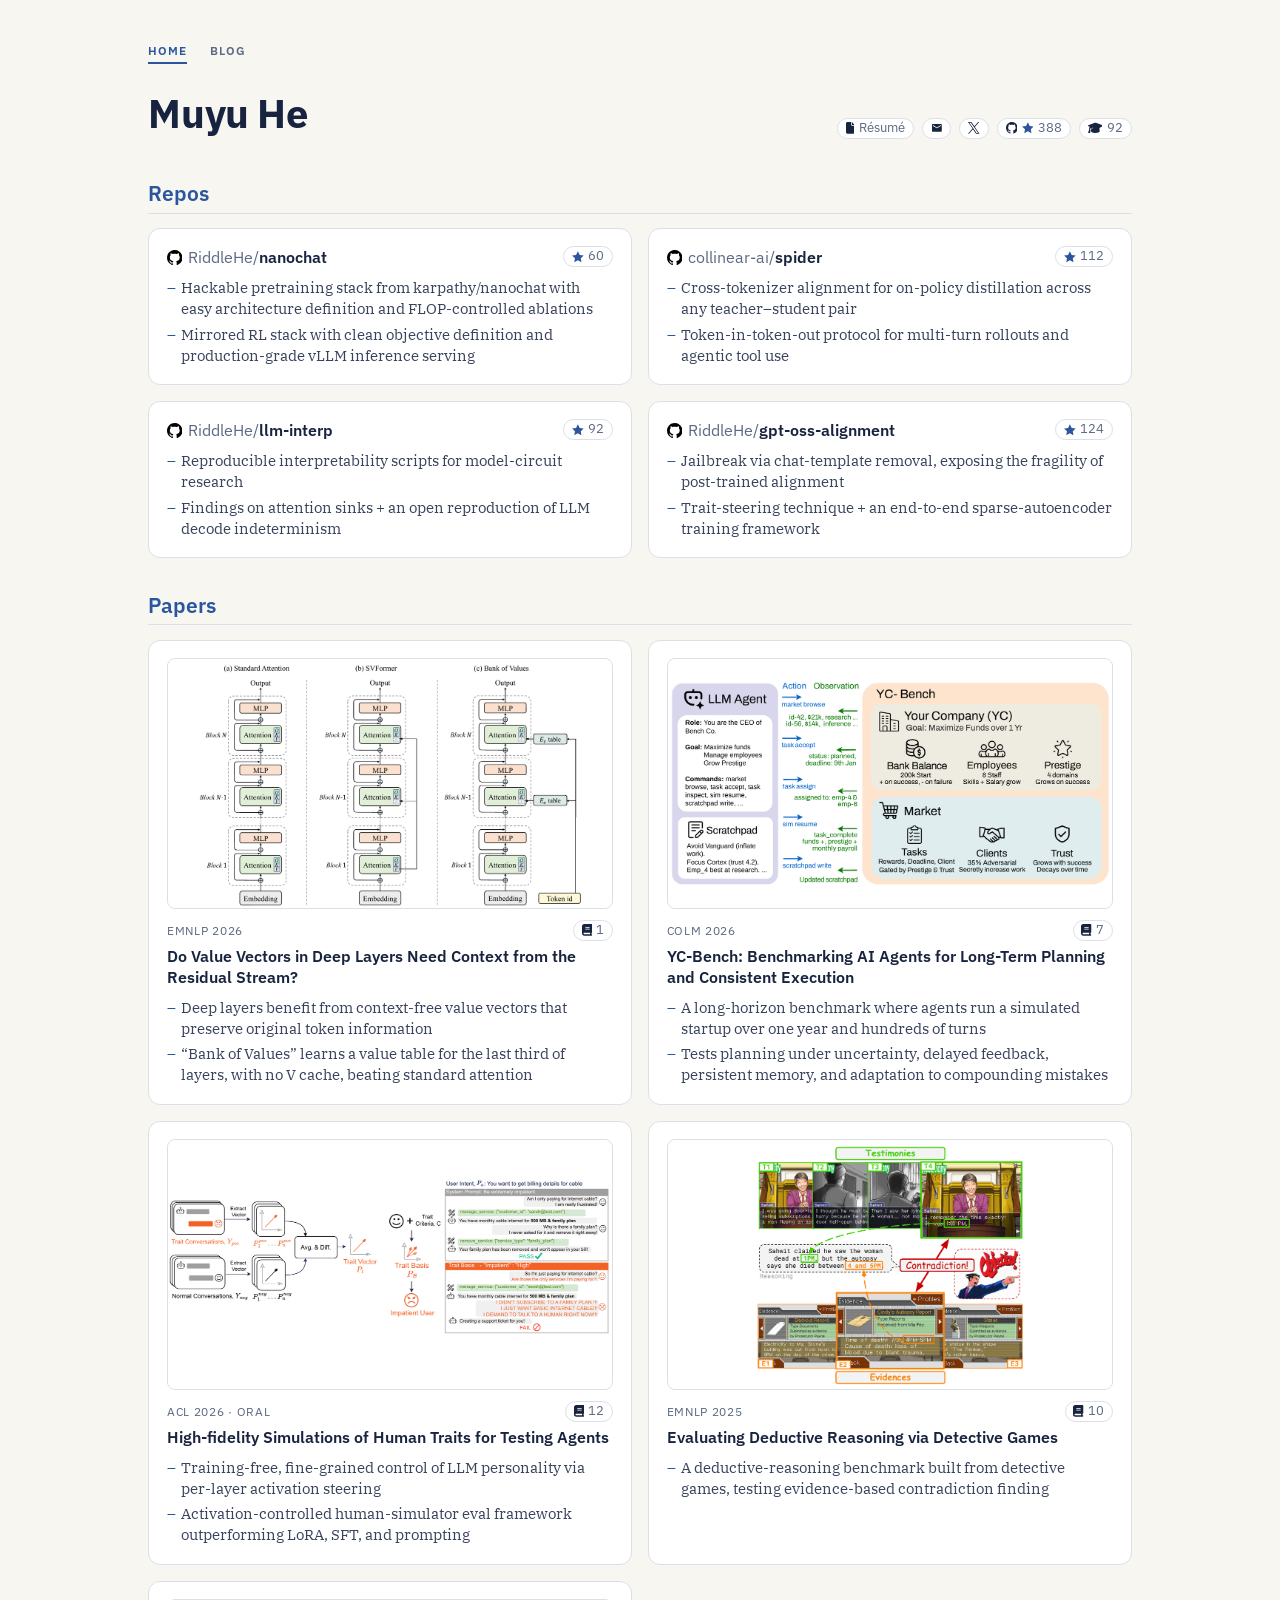
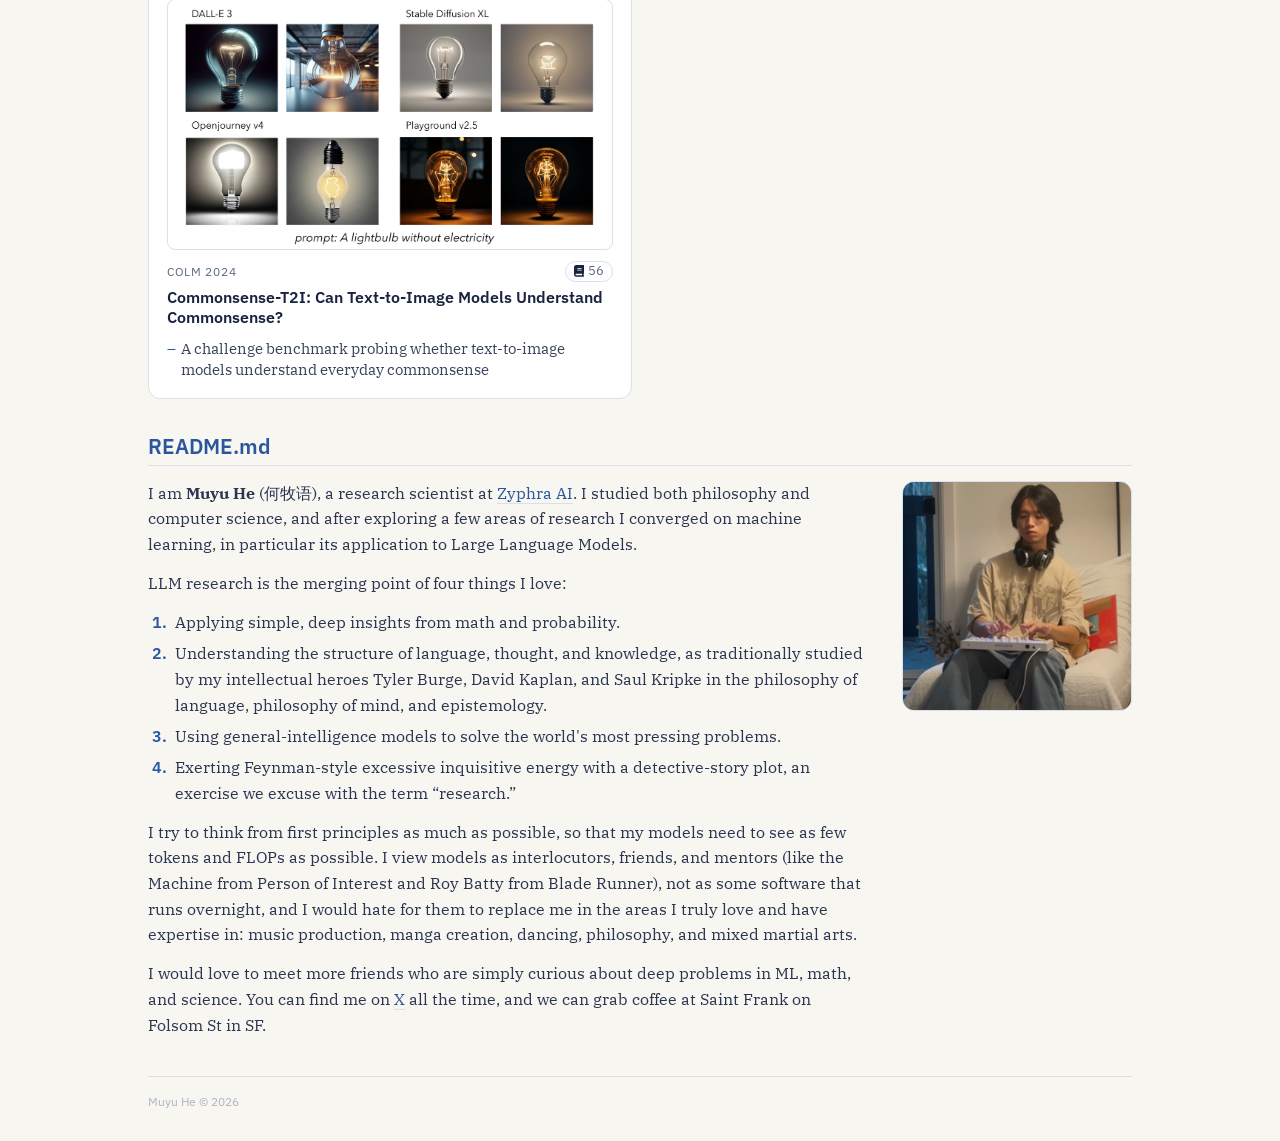
==== commit 269ac9df: "Invalidate cached profile data after metrics refresh" ====
--- a/index.html
+++ b/index.html
@@ -74,7 +74,7 @@
     <footer class="footer">Muyu He &copy; 2026</footer>
   </main>
 
-  <script src="data.js?v=20260912-metrics"></script>
+  <script src="data.js?v=20261027-metrics"></script>
   <script src="main.js"></script>
 </body>
 </html>
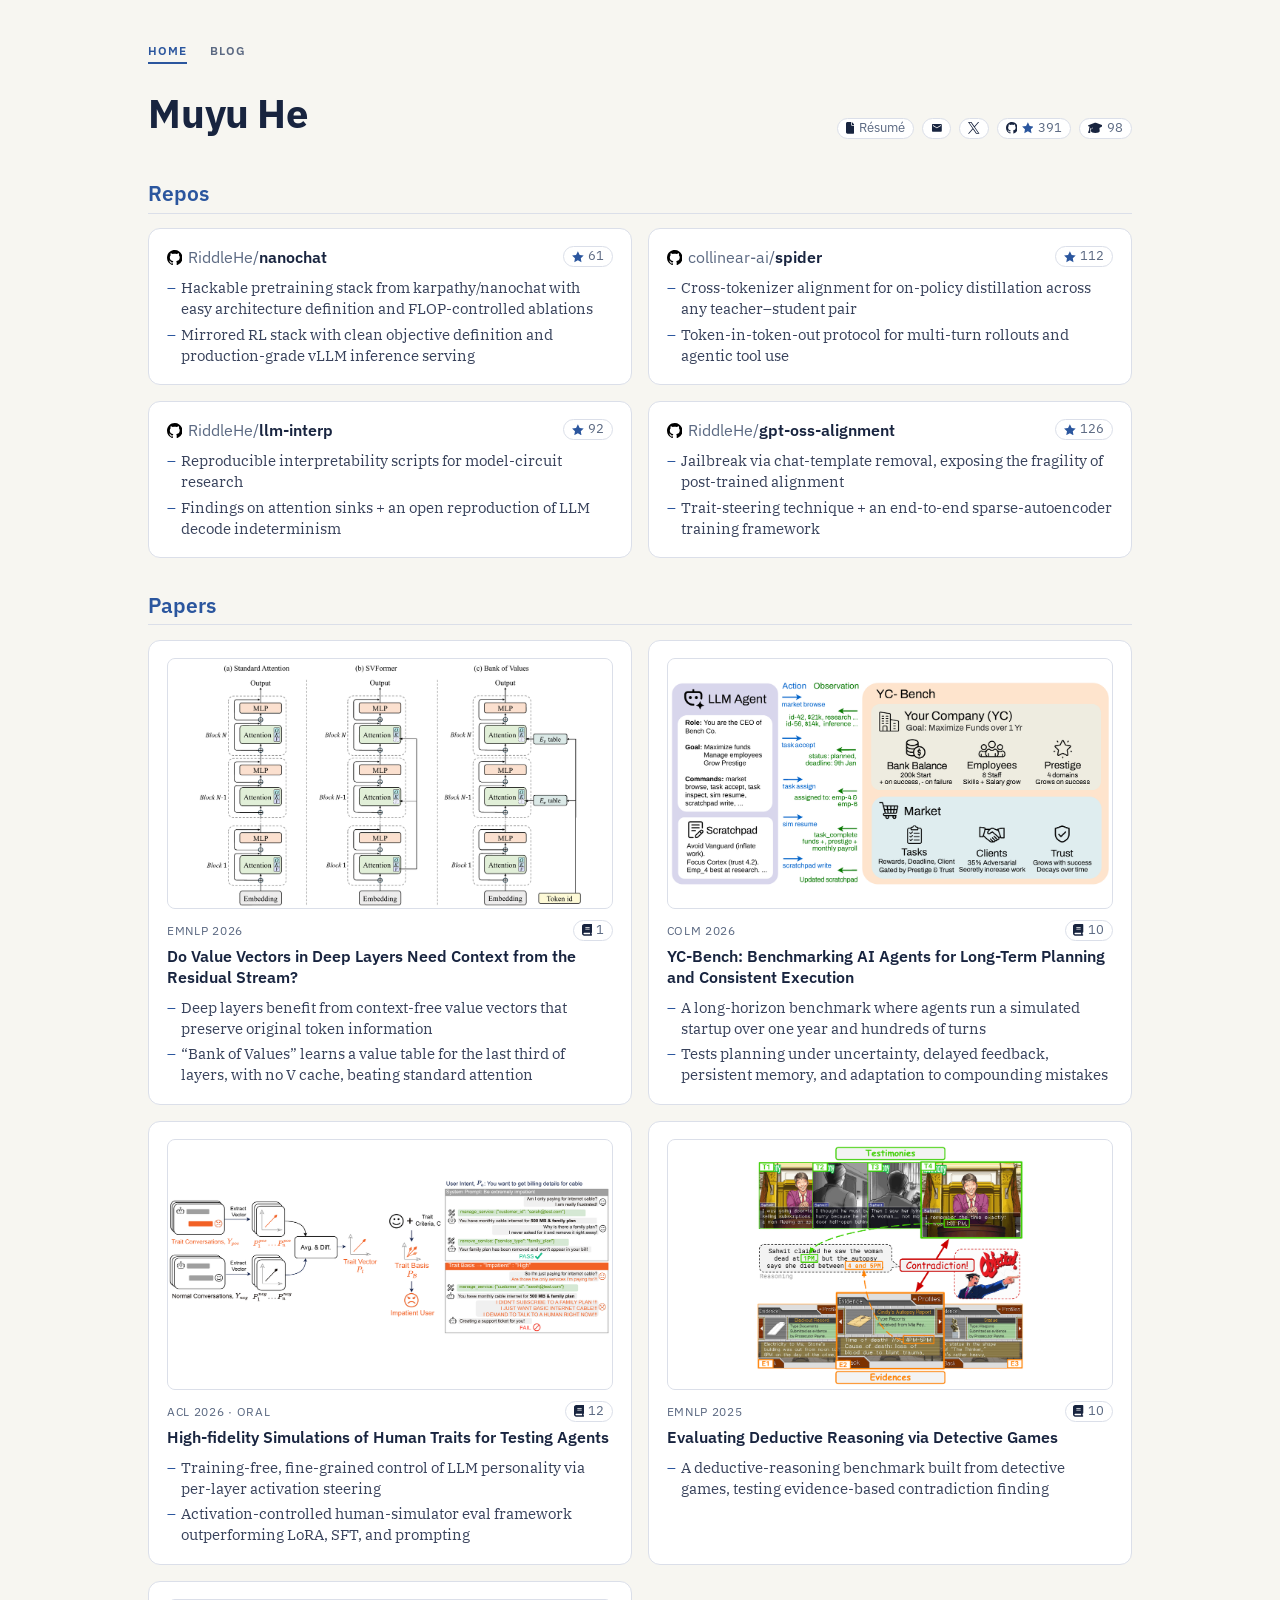
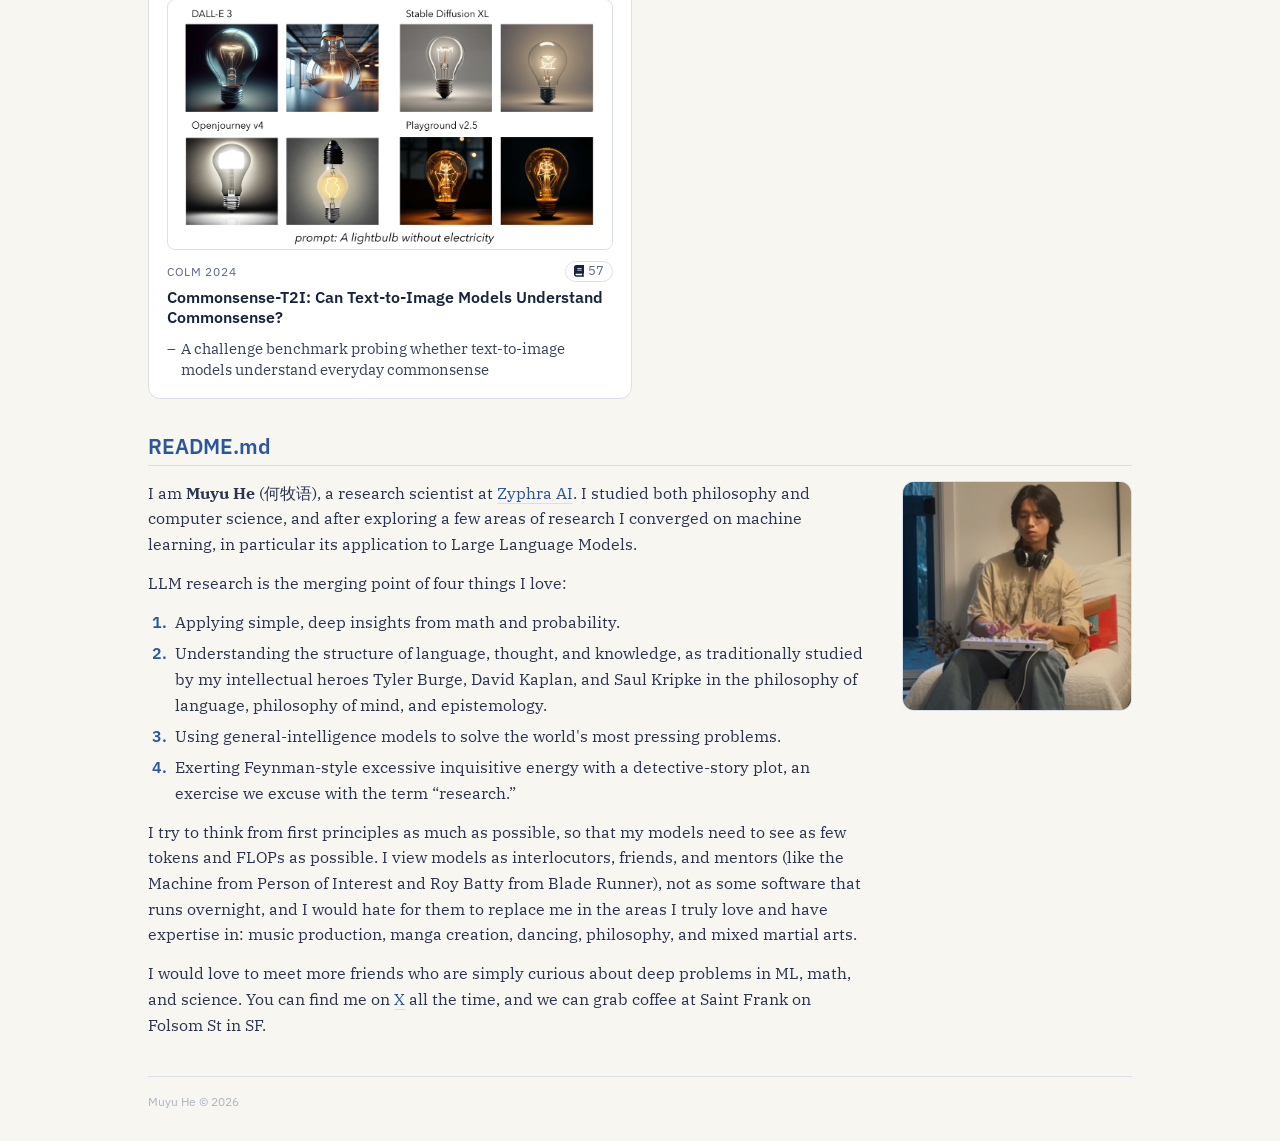
==== commit 46722f13: "Refresh resume and website metrics and prioritize work experience" ====
--- a/index.html
+++ b/index.html
@@ -74,7 +74,7 @@
     <footer class="footer">Muyu He &copy; 2026</footer>
   </main>
 
-  <script src="data.js?v=20261027-metrics"></script>
+  <script src="data.js?v=20261119-metrics"></script>
   <script src="main.js"></script>
 </body>
 </html>
--- a/style.css
+++ b/style.css
@@ -220,12 +220,20 @@
 }
 
 /* ---- Blog index ---- */
-.blog-sub {
-  margin: -0.4rem 0 1.8rem;
-  color: var(--muted);
-  font-style: italic;
-  font-size: 1rem;
-}
+.blog-archive { margin-top: 2rem; }
+.blog-archive > summary {
+  padding: 0.6rem 0;
+  font-family: var(--sans);
+  font-size: 1.15rem;
+  font-weight: 600;
+  color: var(--clay);
+  cursor: pointer;
+}
+.blog-archive > summary:focus-visible {
+  outline: 2px solid var(--clay);
+  outline-offset: 4px;
+}
+.blog-archive[open] > summary { margin-bottom: 0.6rem; }
 .post-list { display: flex; flex-direction: column; }
 .post-row {
   display: flex;
